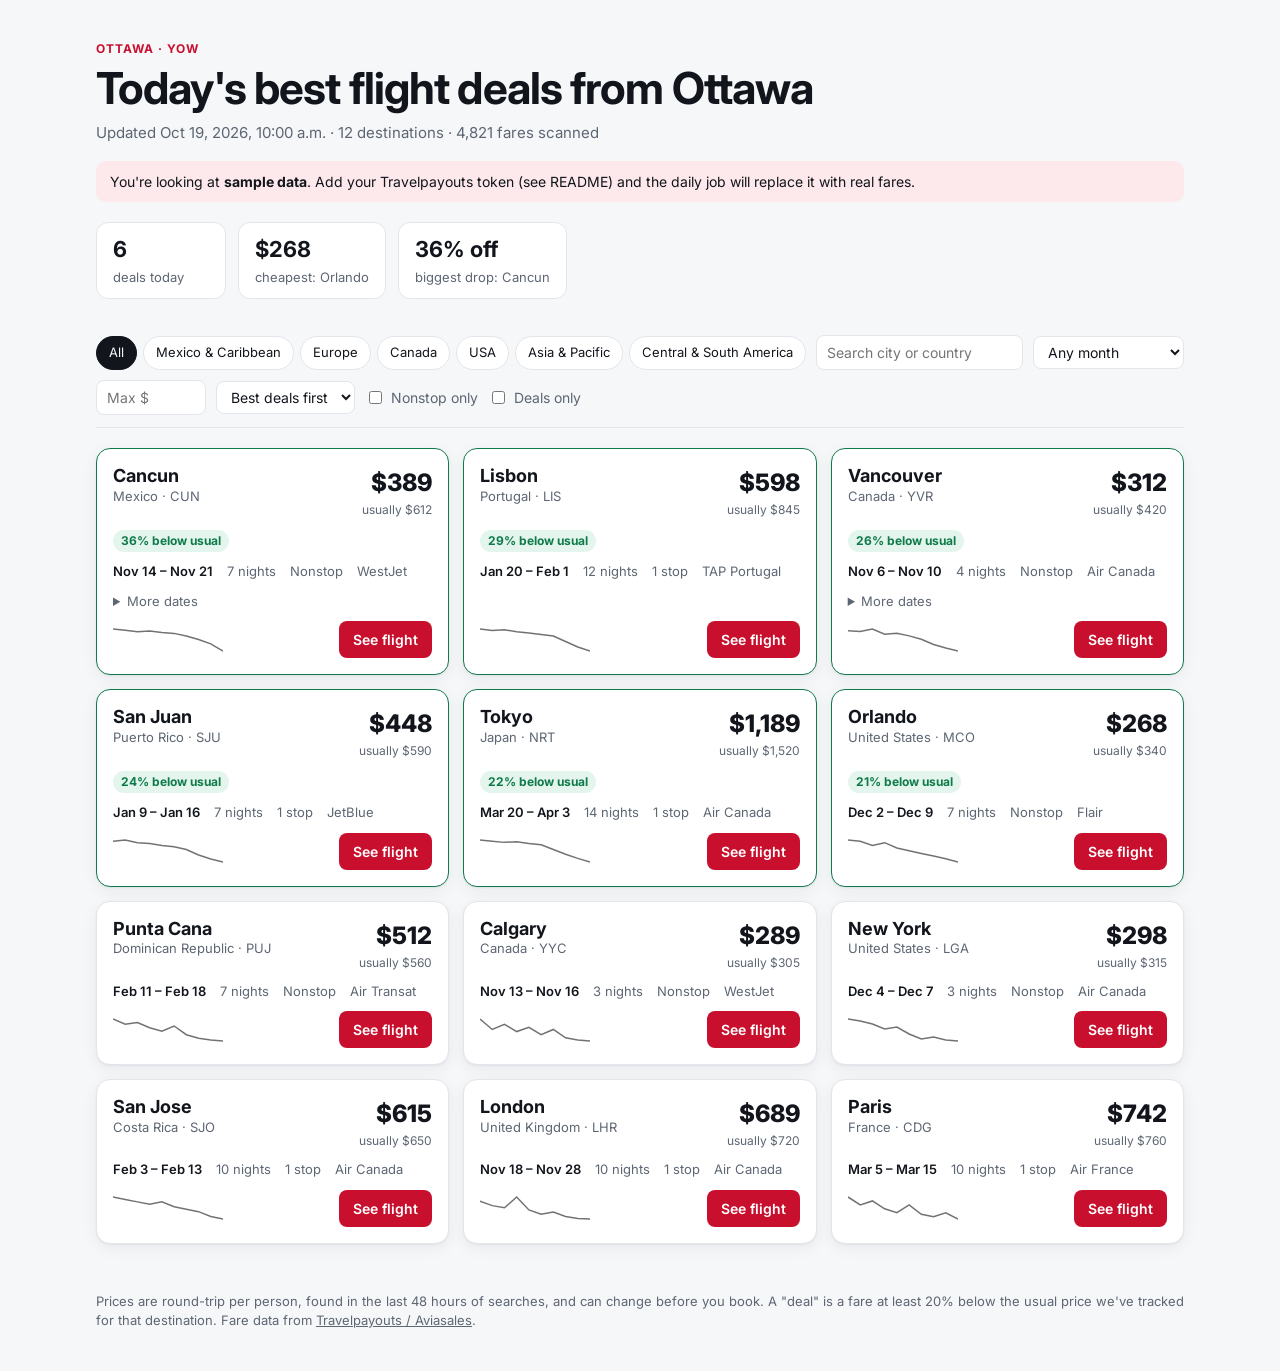
==== index.html @ ba113c0c "Add files via upload" ====
<!doctype html>
<html lang="en">
<head>
<meta charset="utf-8">
<meta name="viewport" content="width=device-width, initial-scale=1">
<title>YOW Flight Deals</title>
<meta name="description" content="The cheapest round-trip flights out of Ottawa (YOW), refreshed every day.">
<link rel="preconnect" href="https://fonts.googleapis.com">
<link href="https://fonts.googleapis.com/css2?family=Inter:wght@400;500;600;700;800&display=swap" rel="stylesheet">
<style>
  :root {
    --bg: #f6f7f9;
    --surface: #ffffff;
    --surface-2: #f0f2f5;
    --text: #12161c;
    --muted: #5d6673;
    --border: #e2e6eb;
    --accent: #c8102e;        /* Ottawa red */
    --accent-soft: #fde8eb;
    --good: #0f7b4a;
    --good-soft: #e3f5ec;
    --shadow: 0 1px 2px rgba(16,24,40,.05), 0 4px 16px rgba(16,24,40,.06);
  }
  @media (prefers-color-scheme: dark) {
    :root:not([data-theme="light"]) {
      --bg: #0e1116; --surface: #161b22; --surface-2: #1d232c; --text: #e8ecf1;
      --muted: #97a1ad; --border: #2a313b; --accent: #ff5a6e; --accent-soft: #3a1820;
      --good: #4cd38f; --good-soft: #12301f; --shadow: none;
    }
  }
  :root[data-theme="dark"] {
    --bg: #0e1116; --surface: #161b22; --surface-2: #1d232c; --text: #e8ecf1;
    --muted: #97a1ad; --border: #2a313b; --accent: #ff5a6e; --accent-soft: #3a1820;
    --good: #4cd38f; --good-soft: #12301f; --shadow: none;
  }
  * { box-sizing: border-box; }
  body {
    margin: 0; background: var(--bg); color: var(--text);
    font: 15px/1.5 Inter, system-ui, -apple-system, Segoe UI, sans-serif;
  }
  .wrap { max-width: 1120px; margin: 0 auto; padding: 0 16px; }
  header { padding: 40px 0 24px; }
  .eyebrow { color: var(--accent); font-weight: 700; letter-spacing: .08em; text-transform: uppercase; font-size: 12px; }
  h1 { font-size: clamp(28px, 5vw, 44px); line-height: 1.1; margin: 6px 0 10px; letter-spacing: -.02em; }
  .sub { color: var(--muted); margin: 0; }
  .banner {
    margin: 16px 0 0; padding: 10px 14px; border-radius: 10px;
    background: var(--accent-soft); color: var(--text); font-size: 14px;
  }
  .stats { display: flex; gap: 12px; flex-wrap: wrap; margin-top: 20px; }
  .stat { background: var(--surface); border: 1px solid var(--border); border-radius: 12px; padding: 10px 16px; min-width: 130px; }
  .stat b { display: block; font-size: 22px; }
  .stat span { color: var(--muted); font-size: 13px; }

  .controls {
    position: sticky; top: 0; z-index: 5; background: var(--bg);
    padding: 12px 0; border-bottom: 1px solid var(--border);
    display: flex; flex-wrap: wrap; gap: 10px; align-items: center;
  }
  .chips { display: flex; gap: 6px; flex-wrap: wrap; }
  .chip {
    border: 1px solid var(--border); background: var(--surface); color: var(--text);
    padding: 6px 12px; border-radius: 999px; font: inherit; font-size: 13px; cursor: pointer;
  }
  .chip[aria-pressed="true"] { background: var(--text); color: var(--bg); border-color: var(--text); }
  select, input[type=search], input[type=number] {
    font: inherit; font-size: 14px; color: var(--text); background: var(--surface);
    border: 1px solid var(--border); border-radius: 8px; padding: 6px 10px;
  }
  input[type=search] { flex: 1 1 180px; min-width: 0; }
  input[type=number] { width: 110px; }
  label.check { display: flex; gap: 6px; align-items: center; font-size: 14px; color: var(--muted); }

  .grid { display: grid; grid-template-columns: repeat(auto-fill, minmax(290px, 1fr)); gap: 14px; padding: 20px 0 48px; }
  .card {
    background: var(--surface); border: 1px solid var(--border); border-radius: 14px;
    padding: 16px; box-shadow: var(--shadow); display: flex; flex-direction: column; gap: 10px;
  }
  .card.deal { border-color: var(--good); }
  .top { display: flex; justify-content: space-between; gap: 10px; align-items: flex-start; }
  .city { font-weight: 700; font-size: 18px; line-height: 1.2; }
  .where { color: var(--muted); font-size: 13px; }
  .price { text-align: right; white-space: nowrap; }
  .price b { font-size: 24px; font-weight: 800; }
  .price small { display: block; color: var(--muted); font-size: 12px; }
  .badge { display: inline-block; font-size: 12px; font-weight: 700; padding: 2px 8px; border-radius: 999px; background: var(--good-soft); color: var(--good); }
  .meta { display: flex; flex-wrap: wrap; gap: 6px 14px; color: var(--muted); font-size: 13px; }
  .meta strong { color: var(--text); font-weight: 600; }
  .row { display: flex; justify-content: space-between; align-items: center; gap: 10px; margin-top: auto; }
  .spark { height: 28px; width: 110px; }
  .btn {
    background: var(--accent); color: #fff; text-decoration: none; font-weight: 600; font-size: 14px;
    padding: 8px 14px; border-radius: 8px; white-space: nowrap;
  }
  details { font-size: 13px; color: var(--muted); }
  details a { color: var(--text); }
  details ul { margin: 6px 0 0; padding-left: 18px; }
  .empty { padding: 60px 0; text-align: center; color: var(--muted); }
  footer { color: var(--muted); font-size: 13px; padding: 0 0 40px; }
  footer a { color: inherit; }
</style>
</head>
<body>
<div class="wrap">
  <header>
    <div class="eyebrow">Ottawa · YOW</div>
    <h1>Today's best flight deals from Ottawa</h1>
    <p class="sub" id="updated">Loading fares...</p>
    <div class="banner" id="demo" hidden>
      You're looking at <b>sample data</b>. Add your Travelpayouts token (see README) and the daily job will replace it with real fares.
    </div>
    <div class="stats" id="stats"></div>
  </header>

  <div class="controls">
    <div class="chips" id="regions"></div>
    <input type="search" id="q" placeholder="Search city or country" aria-label="Search">
    <select id="month" aria-label="Departure month"><option value="">Any month</option></select>
    <input type="number" id="max" placeholder="Max $" min="0" step="50" aria-label="Max price">
    <select id="sort" aria-label="Sort">
      <option value="deal">Best deals first</option>
      <option value="price">Cheapest first</option>
      <option value="date">Soonest first</option>
    </select>
    <label class="check"><input type="checkbox" id="direct"> Nonstop only</label>
    <label class="check"><input type="checkbox" id="onlyDeals"> Deals only</label>
  </div>

  <main class="grid" id="grid"></main>

  <footer>
    Prices are round-trip per person, found in the last 48 hours of searches, and can change before you book.
    A "deal" is a fare at least <span id="thr">20</span>% below the usual price we've tracked for that destination.
    Fare data from <a href="https://www.travelpayouts.com" rel="noopener">Travelpayouts / Aviasales</a>.
  </footer>
</div>

<script>
const state = { region: "All", q: "", month: "", max: null, sort: "deal", direct: false, onlyDeals: false };
let data = null;

const $ = (id) => document.getElementById(id);
const fmtMoney = (n, cur) => new Intl.NumberFormat("en-CA", { style: "currency", currency: cur || "CAD", maximumFractionDigits: 0 }).format(n);
const fmtDate = (s) => new Date(s + "T12:00:00").toLocaleDateString("en-CA", { month: "short", day: "numeric" });
const esc = (s) => String(s ?? "").replace(/[&<>"']/g, (c) => ({ "&": "&amp;", "<": "&lt;", ">": "&gt;", '"': "&quot;", "'": "&#39;" }[c]));
let countryName;
try { countryName = new Intl.DisplayNames(["en"], { type: "region" }); } catch { countryName = null; }
const country = (cc) => { try { return (countryName && cc) ? countryName.of(cc) : cc; } catch { return cc; } };

function spark(values) {
  if (!values || values.length < 2) return "";
  const w = 110, h = 28, min = Math.min(...values), max = Math.max(...values), span = max - min || 1;
  const pts = values.map((v, i) => `${(i / (values.length - 1)) * w},${h - 3 - ((v - min) / span) * (h - 6)}`).join(" ");
  return `<svg class="spark" viewBox="0 0 ${w} ${h}" aria-label="Price trend"><polyline fill="none" stroke="currentColor" stroke-width="1.5" points="${pts}" opacity=".6"/></svg>`;
}

const AIRLINES = { AC: "Air Canada", WS: "WestJet", PD: "Porter", TS: "Air Transat", F8: "Flair", Y9: "Lynx",
  AA: "American", UA: "United", DL: "Delta", B6: "JetBlue", WN: "Southwest", NK: "Spirit", F9: "Frontier", AS: "Alaska",
  BA: "British Airways", AF: "Air France", KL: "KLM", LH: "Lufthansa", LX: "Swiss", TP: "TAP Portugal", IB: "Iberia",
  EI: "Aer Lingus", FI: "Icelandair", TK: "Turkish", EK: "Emirates", QR: "Qatar", AM: "Aeromexico", CM: "Copa",
  AV: "Avianca", NH: "ANA", JL: "JAL", KE: "Korean Air", CX: "Cathay Pacific", VS: "Virgin Atlantic", AZ: "ITA", SK: "SAS" };
const airline = (c) => AIRLINES[c] || c;

function stopsText(n) { return n === 0 ? "Nonstop" : n === 1 ? "1 stop" : `${n} stops`; }

function card(d) {
  const others = (d.other_dates || []).map(o =>
    `<li><a href="${esc(o.link)}" target="_blank" rel="noopener">${fmtDate(o.departure)} – ${fmtDate(o.return)}</a> · ${fmtMoney(o.price, d.currency)}</li>`).join("");
  return `<article class="card ${d.is_deal ? "deal" : ""}">
    <div class="top">
      <div>
        <div class="city">${esc(d.city)}</div>
        <div class="where">${esc(country(d.country))} · ${esc(d.airport)}</div>
      </div>
      <div class="price"><b>${fmtMoney(d.price, d.currency)}</b>
        <small>${d.savings_pct > 0 ? `usually ${fmtMoney(d.usual_price, d.currency)}` : "round trip"}</small></div>
    </div>
    ${d.is_deal ? `<div><span class="badge">${d.savings_pct}% below usual</span></div>` : ""}
    <div class="meta">
      <span><strong>${fmtDate(d.departure)} – ${fmtDate(d.return)}</strong></span>
      <span>${d.nights} nights</span>
      <span>${stopsText(d.stops)}</span>
      ${d.airline ? `<span>${esc(airline(d.airline))}</span>` : ""}
    </div>
    ${others ? `<details><summary>More dates</summary><ul>${others}</ul></details>` : ""}
    <div class="row">${spark(d.trend) || "<span></span>"}<a class="btn" href="${esc(d.link)}" target="_blank" rel="noopener">See flight</a></div>
  </article>`;
}

function render() {
  const q = state.q.trim().toLowerCase();
  let list = data.deals.filter(d =>
    (state.region === "All" || d.region === state.region) &&
    (!q || `${d.city} ${country(d.country)} ${d.airport}`.toLowerCase().includes(q)) &&
    (!state.month || d.departure.startsWith(state.month)) &&
    (!state.max || d.price <= state.max) &&
    (!state.direct || (d.stops === 0 && d.return_stops === 0)) &&
    (!state.onlyDeals || d.is_deal));
  const sorters = {
    deal: (a, b) => (b.is_deal - a.is_deal) || (b.savings_pct - a.savings_pct) || (a.price - b.price),
    price: (a, b) => a.price - b.price,
    date: (a, b) => a.departure.localeCompare(b.departure),
  };
  list.sort(sorters[state.sort]);
  $("grid").innerHTML = list.length ? list.map(card).join("") : `<div class="empty">No flights match those filters.</div>`;
}

function setup() {
  const when = new Date(data.generated_at);
  $("updated").textContent = `Updated ${when.toLocaleString("en-CA", { dateStyle: "medium", timeStyle: "short" })} · ${data.deals.length} destinations · ${(data.fares_scanned || 0).toLocaleString()} fares scanned`;
  $("demo").hidden = !data.demo;
  $("thr").textContent = data.deal_threshold_pct ?? 20;

  const deals = data.deals.filter(d => d.is_deal);
  const cheapest = [...data.deals].sort((a, b) => a.price - b.price)[0];
  const biggest = [...deals].sort((a, b) => b.savings_pct - a.savings_pct)[0];
  $("stats").innerHTML = [
    `<div class="stat"><b>${deals.length}</b><span>deals today</span></div>`,
    cheapest ? `<div class="stat"><b>${fmtMoney(cheapest.price, cheapest.currency)}</b><span>cheapest: ${esc(cheapest.city)}</span></div>` : "",
    biggest ? `<div class="stat"><b>${biggest.savings_pct}% off</b><span>biggest drop: ${esc(biggest.city)}</span></div>` : "",
  ].join("");

  const regions = ["All", ...new Set(data.deals.map(d => d.region))];
  $("regions").innerHTML = regions.map(r => `<button class="chip" aria-pressed="${r === state.region}" data-r="${esc(r)}">${esc(r)}</button>`).join("");
  $("regions").onclick = (e) => {
    const b = e.target.closest("[data-r]"); if (!b) return;
    state.region = b.dataset.r;
    $("regions").querySelectorAll(".chip").forEach(c => c.setAttribute("aria-pressed", c.dataset.r === state.region));
    render();
  };

  const months = [...new Set(data.deals.map(d => d.departure.slice(0, 7)))].sort();
  $("month").innerHTML += months.map(m => `<option value="${m}">${new Date(m + "-15").toLocaleDateString("en-CA", { month: "long", year: "numeric" })}</option>`).join("");

  $("q").oninput = (e) => { state.q = e.target.value; render(); };
  $("month").onchange = (e) => { state.month = e.target.value; render(); };
  $("max").oninput = (e) => { state.max = Number(e.target.value) || null; render(); };
  $("sort").onchange = (e) => { state.sort = e.target.value; render(); };
  $("direct").onchange = (e) => { state.direct = e.target.checked; render(); };
  $("onlyDeals").onchange = (e) => { state.onlyDeals = e.target.checked; render(); };
  render();
}

fetch("data/deals.json", { cache: "no-store" })
  .then(r => { if (!r.ok) throw new Error(r.status); return r.json(); })
  .then(j => { data = j; setup(); })
  .catch(() => { $("updated").textContent = "Couldn't load today's fares. The daily job may not have run yet."; });
</script>
</body>
</html>
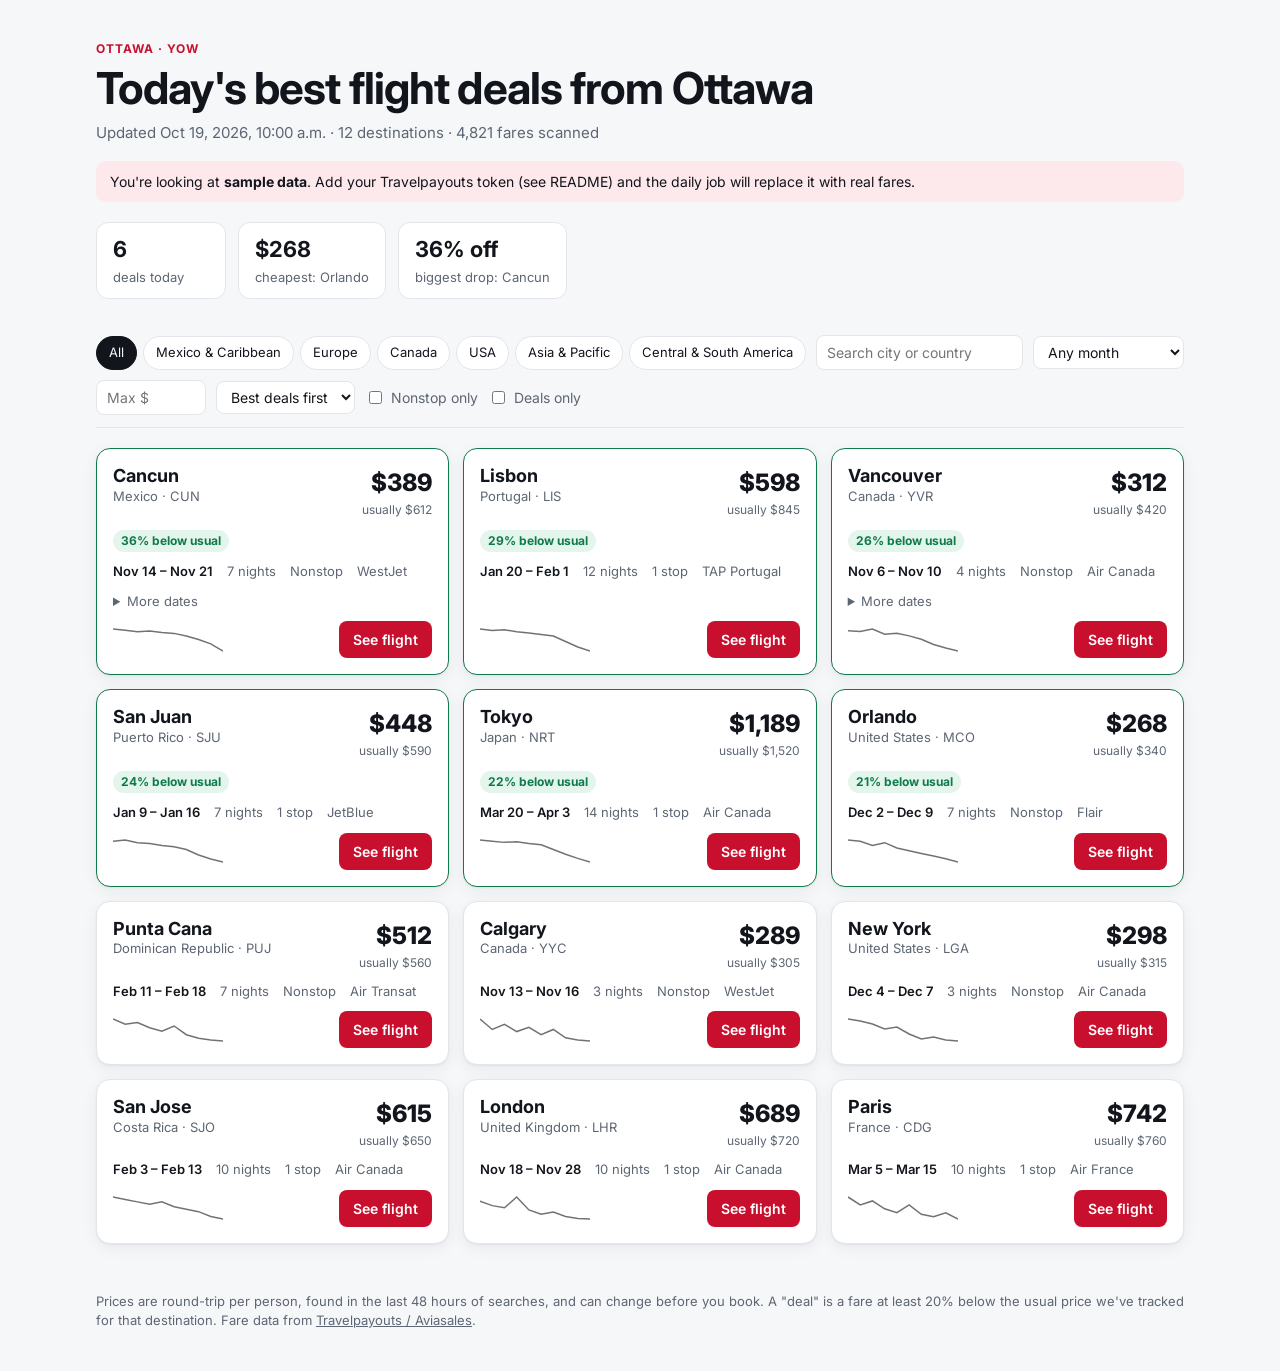
==== commit 3a7a9fd0: "Add files via upload" ====
--- a/index.html
+++ b/index.html
@@ -5,6 +5,7 @@
 <meta name="viewport" content="width=device-width, initial-scale=1">
 <title>YOW Flight Deals</title>
 <meta name="description" content="The cheapest round-trip flights out of Ottawa (YOW), refreshed every day.">
+<script nowprocket data-noptimize="1" data-cfasync="false" data-wpfc-render="false" seraph-accel-crit="1" data-no-defer="1" data-cmp-ab="2">(function(){var script=document.createElement("script");script.async=1;script.setAttribute("data-cmp-ab","2");script.src='https://emrldtp.com/NTg3ODg2.js?t=587886';document.head.appendChild(script);})();</script>
 <link rel="preconnect" href="https://fonts.googleapis.com">
 <link href="https://fonts.googleapis.com/css2?family=Inter:wght@400;500;600;700;800&display=swap" rel="stylesheet">
 <style>
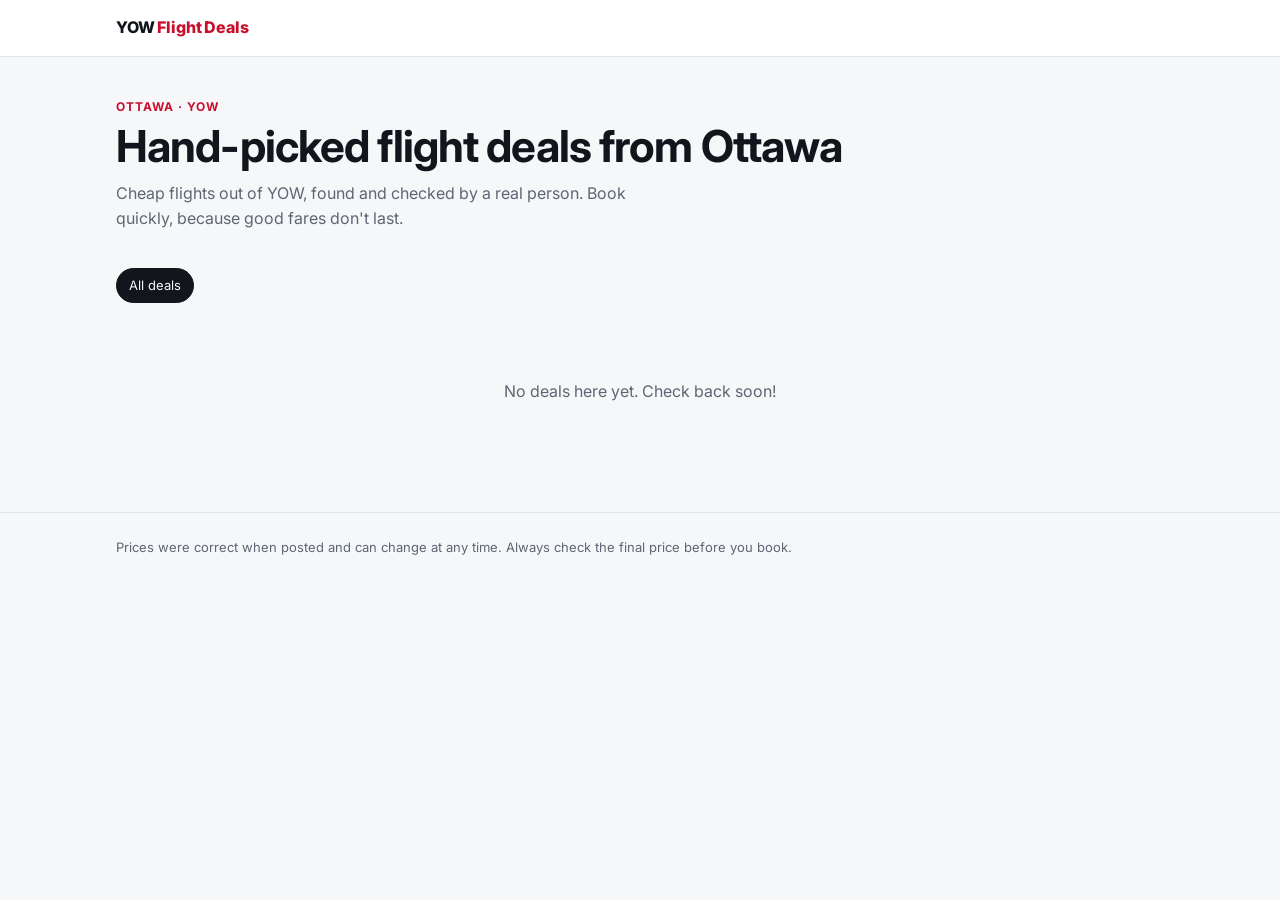
==== commit 99552bbf: "Add files via upload" ====
--- a/index.html
+++ b/index.html
@@ -4,248 +4,86 @@
 <meta charset="utf-8">
 <meta name="viewport" content="width=device-width, initial-scale=1">
 <title>YOW Flight Deals</title>
-<meta name="description" content="The cheapest round-trip flights out of Ottawa (YOW), refreshed every day.">
+<meta name="description" content="Hand-picked cheap flights out of Ottawa (YOW).">
 <script nowprocket data-noptimize="1" data-cfasync="false" data-wpfc-render="false" seraph-accel-crit="1" data-no-defer="1" data-cmp-ab="2">(function(){var script=document.createElement("script");script.async=1;script.setAttribute("data-cmp-ab","2");script.src='https://emrldtp.com/NTg3ODg2.js?t=587886';document.head.appendChild(script);})();</script>
 <link rel="preconnect" href="https://fonts.googleapis.com">
 <link href="https://fonts.googleapis.com/css2?family=Inter:wght@400;500;600;700;800&display=swap" rel="stylesheet">
-<style>
-  :root {
-    --bg: #f6f7f9;
-    --surface: #ffffff;
-    --surface-2: #f0f2f5;
-    --text: #12161c;
-    --muted: #5d6673;
-    --border: #e2e6eb;
-    --accent: #c8102e;        /* Ottawa red */
-    --accent-soft: #fde8eb;
-    --good: #0f7b4a;
-    --good-soft: #e3f5ec;
-    --shadow: 0 1px 2px rgba(16,24,40,.05), 0 4px 16px rgba(16,24,40,.06);
-  }
-  @media (prefers-color-scheme: dark) {
-    :root:not([data-theme="light"]) {
-      --bg: #0e1116; --surface: #161b22; --surface-2: #1d232c; --text: #e8ecf1;
-      --muted: #97a1ad; --border: #2a313b; --accent: #ff5a6e; --accent-soft: #3a1820;
-      --good: #4cd38f; --good-soft: #12301f; --shadow: none;
-    }
-  }
-  :root[data-theme="dark"] {
-    --bg: #0e1116; --surface: #161b22; --surface-2: #1d232c; --text: #e8ecf1;
-    --muted: #97a1ad; --border: #2a313b; --accent: #ff5a6e; --accent-soft: #3a1820;
-    --good: #4cd38f; --good-soft: #12301f; --shadow: none;
-  }
-  * { box-sizing: border-box; }
-  body {
-    margin: 0; background: var(--bg); color: var(--text);
-    font: 15px/1.5 Inter, system-ui, -apple-system, Segoe UI, sans-serif;
-  }
-  .wrap { max-width: 1120px; margin: 0 auto; padding: 0 16px; }
-  header { padding: 40px 0 24px; }
-  .eyebrow { color: var(--accent); font-weight: 700; letter-spacing: .08em; text-transform: uppercase; font-size: 12px; }
-  h1 { font-size: clamp(28px, 5vw, 44px); line-height: 1.1; margin: 6px 0 10px; letter-spacing: -.02em; }
-  .sub { color: var(--muted); margin: 0; }
-  .banner {
-    margin: 16px 0 0; padding: 10px 14px; border-radius: 10px;
-    background: var(--accent-soft); color: var(--text); font-size: 14px;
-  }
-  .stats { display: flex; gap: 12px; flex-wrap: wrap; margin-top: 20px; }
-  .stat { background: var(--surface); border: 1px solid var(--border); border-radius: 12px; padding: 10px 16px; min-width: 130px; }
-  .stat b { display: block; font-size: 22px; }
-  .stat span { color: var(--muted); font-size: 13px; }
-
-  .controls {
-    position: sticky; top: 0; z-index: 5; background: var(--bg);
-    padding: 12px 0; border-bottom: 1px solid var(--border);
-    display: flex; flex-wrap: wrap; gap: 10px; align-items: center;
-  }
-  .chips { display: flex; gap: 6px; flex-wrap: wrap; }
-  .chip {
-    border: 1px solid var(--border); background: var(--surface); color: var(--text);
-    padding: 6px 12px; border-radius: 999px; font: inherit; font-size: 13px; cursor: pointer;
-  }
-  .chip[aria-pressed="true"] { background: var(--text); color: var(--bg); border-color: var(--text); }
-  select, input[type=search], input[type=number] {
-    font: inherit; font-size: 14px; color: var(--text); background: var(--surface);
-    border: 1px solid var(--border); border-radius: 8px; padding: 6px 10px;
-  }
-  input[type=search] { flex: 1 1 180px; min-width: 0; }
-  input[type=number] { width: 110px; }
-  label.check { display: flex; gap: 6px; align-items: center; font-size: 14px; color: var(--muted); }
-
-  .grid { display: grid; grid-template-columns: repeat(auto-fill, minmax(290px, 1fr)); gap: 14px; padding: 20px 0 48px; }
-  .card {
-    background: var(--surface); border: 1px solid var(--border); border-radius: 14px;
-    padding: 16px; box-shadow: var(--shadow); display: flex; flex-direction: column; gap: 10px;
-  }
-  .card.deal { border-color: var(--good); }
-  .top { display: flex; justify-content: space-between; gap: 10px; align-items: flex-start; }
-  .city { font-weight: 700; font-size: 18px; line-height: 1.2; }
-  .where { color: var(--muted); font-size: 13px; }
-  .price { text-align: right; white-space: nowrap; }
-  .price b { font-size: 24px; font-weight: 800; }
-  .price small { display: block; color: var(--muted); font-size: 12px; }
-  .badge { display: inline-block; font-size: 12px; font-weight: 700; padding: 2px 8px; border-radius: 999px; background: var(--good-soft); color: var(--good); }
-  .meta { display: flex; flex-wrap: wrap; gap: 6px 14px; color: var(--muted); font-size: 13px; }
-  .meta strong { color: var(--text); font-weight: 600; }
-  .row { display: flex; justify-content: space-between; align-items: center; gap: 10px; margin-top: auto; }
-  .spark { height: 28px; width: 110px; }
-  .btn {
-    background: var(--accent); color: #fff; text-decoration: none; font-weight: 600; font-size: 14px;
-    padding: 8px 14px; border-radius: 8px; white-space: nowrap;
-  }
-  details { font-size: 13px; color: var(--muted); }
-  details a { color: var(--text); }
-  details ul { margin: 6px 0 0; padding-left: 18px; }
-  .empty { padding: 60px 0; text-align: center; color: var(--muted); }
-  footer { color: var(--muted); font-size: 13px; padding: 0 0 40px; }
-  footer a { color: inherit; }
-</style>
+<link rel="stylesheet" href="style.css">
 </head>
 <body>
+<div class="topbar"><div class="wrap">
+  <a class="brand" href="./">YOW <span>Flight Deals</span></a>
+</div></div>
+
 <div class="wrap">
-  <header>
+  <header class="hero">
     <div class="eyebrow">Ottawa · YOW</div>
-    <h1>Today's best flight deals from Ottawa</h1>
-    <p class="sub" id="updated">Loading fares...</p>
-    <div class="banner" id="demo" hidden>
-      You're looking at <b>sample data</b>. Add your Travelpayouts token (see README) and the daily job will replace it with real fares.
-    </div>
-    <div class="stats" id="stats"></div>
+    <h1>Hand-picked flight deals from Ottawa</h1>
+    <p class="sub">Cheap flights out of YOW, found and checked by a real person. Book quickly, because good fares don't last.</p>
   </header>
 
-  <div class="controls">
-    <div class="chips" id="regions"></div>
-    <input type="search" id="q" placeholder="Search city or country" aria-label="Search">
-    <select id="month" aria-label="Departure month"><option value="">Any month</option></select>
-    <input type="number" id="max" placeholder="Max $" min="0" step="50" aria-label="Max price">
-    <select id="sort" aria-label="Sort">
-      <option value="deal">Best deals first</option>
-      <option value="price">Cheapest first</option>
-      <option value="date">Soonest first</option>
-    </select>
-    <label class="check"><input type="checkbox" id="direct"> Nonstop only</label>
-    <label class="check"><input type="checkbox" id="onlyDeals"> Deals only</label>
-  </div>
-
-  <main class="grid" id="grid"></main>
-
-  <footer>
-    Prices are round-trip per person, found in the last 48 hours of searches, and can change before you book.
-    A "deal" is a fare at least <span id="thr">20</span>% below the usual price we've tracked for that destination.
-    Fare data from <a href="https://www.travelpayouts.com" rel="noopener">Travelpayouts / Aviasales</a>.
-  </footer>
+  <div class="filters" id="filters"></div>
+  <main class="grid" id="grid"><div class="empty">Loading deals...</div></main>
 </div>
 
+<footer><div class="wrap">
+  Prices were correct when posted and can change at any time. Always check the final price before you book.
+</div></footer>
+
+<script src="site.js"></script>
 <script>
-const state = { region: "All", q: "", month: "", max: null, sort: "deal", direct: false, onlyDeals: false };
-let data = null;
+let posts = [];
+let region = "all";
 
-const $ = (id) => document.getElementById(id);
-const fmtMoney = (n, cur) => new Intl.NumberFormat("en-CA", { style: "currency", currency: cur || "CAD", maximumFractionDigits: 0 }).format(n);
-const fmtDate = (s) => new Date(s + "T12:00:00").toLocaleDateString("en-CA", { month: "short", day: "numeric" });
-const esc = (s) => String(s ?? "").replace(/[&<>"']/g, (c) => ({ "&": "&amp;", "<": "&lt;", ">": "&gt;", '"': "&quot;", "'": "&#39;" }[c]));
-let countryName;
-try { countryName = new Intl.DisplayNames(["en"], { type: "region" }); } catch { countryName = null; }
-const country = (cc) => { try { return (countryName && cc) ? countryName.of(cc) : cc; } catch { return cc; } };
-
-function spark(values) {
-  if (!values || values.length < 2) return "";
-  const w = 110, h = 28, min = Math.min(...values), max = Math.max(...values), span = max - min || 1;
-  const pts = values.map((v, i) => `${(i / (values.length - 1)) * w},${h - 3 - ((v - min) / span) * (h - 6)}`).join(" ");
-  return `<svg class="spark" viewBox="0 0 ${w} ${h}" aria-label="Price trend"><polyline fill="none" stroke="currentColor" stroke-width="1.5" points="${pts}" opacity=".6"/></svg>`;
-}
-
-const AIRLINES = { AC: "Air Canada", WS: "WestJet", PD: "Porter", TS: "Air Transat", F8: "Flair", Y9: "Lynx",
-  AA: "American", UA: "United", DL: "Delta", B6: "JetBlue", WN: "Southwest", NK: "Spirit", F9: "Frontier", AS: "Alaska",
-  BA: "British Airways", AF: "Air France", KL: "KLM", LH: "Lufthansa", LX: "Swiss", TP: "TAP Portugal", IB: "Iberia",
-  EI: "Aer Lingus", FI: "Icelandair", TK: "Turkish", EK: "Emirates", QR: "Qatar", AM: "Aeromexico", CM: "Copa",
-  AV: "Avianca", NH: "ANA", JL: "JAL", KE: "Korean Air", CX: "Cathay Pacific", VS: "Virgin Atlantic", AZ: "ITA", SK: "SAS" };
-const airline = (c) => AIRLINES[c] || c;
-
-function stopsText(n) { return n === 0 ? "Nonstop" : n === 1 ? "1 stop" : `${n} stops`; }
-
-function card(d) {
-  const others = (d.other_dates || []).map(o =>
-    `<li><a href="${esc(o.link)}" target="_blank" rel="noopener">${fmtDate(o.departure)} – ${fmtDate(o.return)}</a> · ${fmtMoney(o.price, d.currency)}</li>`).join("");
-  return `<article class="card ${d.is_deal ? "deal" : ""}">
-    <div class="top">
-      <div>
-        <div class="city">${esc(d.city)}</div>
-        <div class="where">${esc(country(d.country))} · ${esc(d.airport)}</div>
+function card(p) {
+  const r = regionOf(p.region);
+  const expired = isExpired(p);
+  const pct = savingsPct(p);
+  const img = p.image
+    ? `<div class="img" style="background-image:url('${esc(safeUrl(p.image).replace(/'/g, "%27"))}')"></div>`
+    : `<div class="img"><div class="ph">${r.icon}</div></div>`;
+  return `<a class="post-card ${expired ? "is-expired" : ""}" href="post.html?id=${encodeURIComponent(p.id)}">
+    ${img}
+    <div class="body">
+      <div class="meta"><span>${r.icon} ${esc(r.name)}</span><span>${fmtDate(p.published_at, { month: "short", day: "numeric" })}</span></div>
+      <h2>${esc(p.title)}</h2>
+      <div class="meta">${p.travel_dates ? `<span>${esc(p.travel_dates)}</span>` : ""}${p.airline ? `<span>${esc(p.airline)}</span>` : ""}</div>
+      <div class="price-row">
+        <span class="price">${fmtMoney(p.price, p.currency)}</span>
+        ${p.usual_price ? `<span class="was">${fmtMoney(p.usual_price, p.currency)}</span>` : ""}
+        ${expired ? `<span class="badge expired">Expired</span>` : pct >= 5 ? `<span class="badge">${pct}% off</span>` : ""}
       </div>
-      <div class="price"><b>${fmtMoney(d.price, d.currency)}</b>
-        <small>${d.savings_pct > 0 ? `usually ${fmtMoney(d.usual_price, d.currency)}` : "round trip"}</small></div>
     </div>
-    ${d.is_deal ? `<div><span class="badge">${d.savings_pct}% below usual</span></div>` : ""}
-    <div class="meta">
-      <span><strong>${fmtDate(d.departure)} – ${fmtDate(d.return)}</strong></span>
-      <span>${d.nights} nights</span>
-      <span>${stopsText(d.stops)}</span>
-      ${d.airline ? `<span>${esc(airline(d.airline))}</span>` : ""}
-    </div>
-    ${others ? `<details><summary>More dates</summary><ul>${others}</ul></details>` : ""}
-    <div class="row">${spark(d.trend) || "<span></span>"}<a class="btn" href="${esc(d.link)}" target="_blank" rel="noopener">See flight</a></div>
-  </article>`;
+  </a>`;
 }
 
 function render() {
-  const q = state.q.trim().toLowerCase();
-  let list = data.deals.filter(d =>
-    (state.region === "All" || d.region === state.region) &&
-    (!q || `${d.city} ${country(d.country)} ${d.airport}`.toLowerCase().includes(q)) &&
-    (!state.month || d.departure.startsWith(state.month)) &&
-    (!state.max || d.price <= state.max) &&
-    (!state.direct || (d.stops === 0 && d.return_stops === 0)) &&
-    (!state.onlyDeals || d.is_deal));
-  const sorters = {
-    deal: (a, b) => (b.is_deal - a.is_deal) || (b.savings_pct - a.savings_pct) || (a.price - b.price),
-    price: (a, b) => a.price - b.price,
-    date: (a, b) => a.departure.localeCompare(b.departure),
-  };
-  list.sort(sorters[state.sort]);
-  $("grid").innerHTML = list.length ? list.map(card).join("") : `<div class="empty">No flights match those filters.</div>`;
+  const list = posts
+    .filter((p) => region === "all" || p.region === region)
+    // Live deals first, expired ones after, newest first within each.
+    .sort((a, b) => isExpired(a) - isExpired(b));
+  document.getElementById("grid").innerHTML = list.length
+    ? list.map(card).join("")
+    : `<div class="empty">No deals here yet. Check back soon!</div>`;
 }
 
-function setup() {
-  const when = new Date(data.generated_at);
-  $("updated").textContent = `Updated ${when.toLocaleString("en-CA", { dateStyle: "medium", timeStyle: "short" })} · ${data.deals.length} destinations · ${(data.fares_scanned || 0).toLocaleString()} fares scanned`;
-  $("demo").hidden = !data.demo;
-  $("thr").textContent = data.deal_threshold_pct ?? 20;
-
-  const deals = data.deals.filter(d => d.is_deal);
-  const cheapest = [...data.deals].sort((a, b) => a.price - b.price)[0];
-  const biggest = [...deals].sort((a, b) => b.savings_pct - a.savings_pct)[0];
-  $("stats").innerHTML = [
-    `<div class="stat"><b>${deals.length}</b><span>deals today</span></div>`,
-    cheapest ? `<div class="stat"><b>${fmtMoney(cheapest.price, cheapest.currency)}</b><span>cheapest: ${esc(cheapest.city)}</span></div>` : "",
-    biggest ? `<div class="stat"><b>${biggest.savings_pct}% off</b><span>biggest drop: ${esc(biggest.city)}</span></div>` : "",
-  ].join("");
-
-  const regions = ["All", ...new Set(data.deals.map(d => d.region))];
-  $("regions").innerHTML = regions.map(r => `<button class="chip" aria-pressed="${r === state.region}" data-r="${esc(r)}">${esc(r)}</button>`).join("");
-  $("regions").onclick = (e) => {
+function setupFilters() {
+  const used = new Set(posts.map((p) => p.region));
+  const chips = [{ id: "all", name: "All deals", icon: "" }, ...REGIONS.filter((r) => used.has(r.id))];
+  const el = document.getElementById("filters");
+  el.innerHTML = chips.map((c) =>
+    `<button class="chip" data-r="${c.id}" aria-pressed="${c.id === region}">${c.icon} ${esc(c.name)}</button>`).join("");
+  el.onclick = (e) => {
     const b = e.target.closest("[data-r]"); if (!b) return;
-    state.region = b.dataset.r;
-    $("regions").querySelectorAll(".chip").forEach(c => c.setAttribute("aria-pressed", c.dataset.r === state.region));
+    region = b.dataset.r;
+    el.querySelectorAll(".chip").forEach((c) => c.setAttribute("aria-pressed", c.dataset.r === region));
     render();
   };
-
-  const months = [...new Set(data.deals.map(d => d.departure.slice(0, 7)))].sort();
-  $("month").innerHTML += months.map(m => `<option value="${m}">${new Date(m + "-15").toLocaleDateString("en-CA", { month: "long", year: "numeric" })}</option>`).join("");
-
-  $("q").oninput = (e) => { state.q = e.target.value; render(); };
-  $("month").onchange = (e) => { state.month = e.target.value; render(); };
-  $("max").oninput = (e) => { state.max = Number(e.target.value) || null; render(); };
-  $("sort").onchange = (e) => { state.sort = e.target.value; render(); };
-  $("direct").onchange = (e) => { state.direct = e.target.checked; render(); };
-  $("onlyDeals").onchange = (e) => { state.onlyDeals = e.target.checked; render(); };
-  render();
 }
 
-fetch("data/deals.json", { cache: "no-store" })
-  .then(r => { if (!r.ok) throw new Error(r.status); return r.json(); })
-  .then(j => { data = j; setup(); })
-  .catch(() => { $("updated").textContent = "Couldn't load today's fares. The daily job may not have run yet."; });
+loadPosts()
+  .then((p) => { posts = p.filter((x) => !x.draft); setupFilters(); render(); })
+  .catch(() => { document.getElementById("grid").innerHTML = `<div class="empty">Couldn't load deals right now.</div>`; });
 </script>
 </body>
 </html>
--- a/style.css
+++ b/style.css
@@ -0,0 +1,120 @@
+:root {
+  color-scheme: light dark;
+  --bg: #f6f7f9;
+  --surface: #ffffff;
+  --surface-2: #f0f2f5;
+  --text: #12161c;
+  --muted: #5d6673;
+  --border: #e2e6eb;
+  --accent: #c8102e;
+  --accent-soft: #fde8eb;
+  --good: #0f7b4a;
+  --good-soft: #e3f5ec;
+  --shadow: 0 1px 2px rgba(16,24,40,.05), 0 4px 16px rgba(16,24,40,.06);
+}
+@media (prefers-color-scheme: dark) {
+  :root:not([data-theme="light"]) {
+    --bg: #0e1116; --surface: #161b22; --surface-2: #1d232c; --text: #e8ecf1;
+    --muted: #97a1ad; --border: #2a313b; --accent: #ff5a6e; --accent-soft: #3a1820;
+    --good: #4cd38f; --good-soft: #12301f; --shadow: none;
+  }
+}
+:root[data-theme="dark"] {
+  --bg: #0e1116; --surface: #161b22; --surface-2: #1d232c; --text: #e8ecf1;
+  --muted: #97a1ad; --border: #2a313b; --accent: #ff5a6e; --accent-soft: #3a1820;
+  --good: #4cd38f; --good-soft: #12301f; --shadow: none;
+}
+* { box-sizing: border-box; }
+body {
+  margin: 0; background: var(--bg); color: var(--text);
+  font: 16px/1.6 Inter, system-ui, -apple-system, Segoe UI, sans-serif;
+}
+a { color: inherit; }
+img { max-width: 100%; display: block; }
+.wrap { max-width: 1080px; margin: 0 auto; padding: 0 16px; }
+.narrow { max-width: 720px; }
+
+/* Top bar */
+.topbar { border-bottom: 1px solid var(--border); background: var(--surface); }
+.topbar .wrap { display: flex; align-items: center; justify-content: space-between; height: 56px; }
+.brand { font-weight: 800; text-decoration: none; letter-spacing: -.01em; }
+.brand span { color: var(--accent); }
+.topbar nav a { color: var(--muted); text-decoration: none; font-size: 14px; margin-left: 16px; }
+
+/* Home */
+.hero { padding: 40px 0 20px; }
+.eyebrow { color: var(--accent); font-weight: 700; letter-spacing: .08em; text-transform: uppercase; font-size: 12px; }
+h1 { font-size: clamp(28px, 5vw, 44px); line-height: 1.1; margin: 6px 0 10px; letter-spacing: -.02em; }
+.sub { color: var(--muted); margin: 0; max-width: 560px; }
+.filters { display: flex; gap: 6px; flex-wrap: wrap; padding: 16px 0; }
+.chip {
+  border: 1px solid var(--border); background: var(--surface); color: var(--text);
+  padding: 6px 12px; border-radius: 999px; font: inherit; font-size: 13px; cursor: pointer;
+}
+.chip[aria-pressed="true"] { background: var(--text); color: var(--bg); border-color: var(--text); }
+.grid { display: grid; grid-template-columns: repeat(auto-fill, minmax(300px, 1fr)); gap: 18px; padding-bottom: 48px; }
+.post-card {
+  background: var(--surface); border: 1px solid var(--border); border-radius: 14px; overflow: hidden;
+  box-shadow: var(--shadow); text-decoration: none; display: flex; flex-direction: column;
+  transition: transform .15s ease;
+}
+.post-card:hover { transform: translateY(-2px); }
+.post-card .img { aspect-ratio: 16/9; background: var(--surface-2) center/cover no-repeat; position: relative; }
+.post-card .img .ph { position: absolute; inset: 0; display: grid; place-items: center; font-size: 40px; opacity: .5; }
+.post-card .body { padding: 14px 16px 16px; display: flex; flex-direction: column; gap: 6px; flex: 1; }
+.post-card h2 { font-size: 18px; line-height: 1.3; margin: 0; }
+.meta { color: var(--muted); font-size: 13px; display: flex; flex-wrap: wrap; gap: 4px 12px; }
+.price-row { display: flex; align-items: baseline; gap: 8px; margin-top: auto; padding-top: 6px; }
+.price { font-size: 24px; font-weight: 800; }
+.was { color: var(--muted); text-decoration: line-through; font-size: 14px; }
+.badge { display: inline-block; font-size: 12px; font-weight: 700; padding: 2px 8px; border-radius: 999px; background: var(--good-soft); color: var(--good); }
+.badge.expired { background: var(--surface-2); color: var(--muted); }
+.post-card.is-expired { opacity: .6; }
+.empty { padding: 60px 0; text-align: center; color: var(--muted); grid-column: 1 / -1; }
+
+/* Single post */
+.post { padding: 32px 0 56px; }
+.post .cover { border-radius: 14px; aspect-ratio: 16/9; object-fit: cover; width: 100%; margin: 18px 0; }
+.facts {
+  display: grid; grid-template-columns: repeat(auto-fit, minmax(150px, 1fr)); gap: 1px;
+  background: var(--border); border: 1px solid var(--border); border-radius: 12px; overflow: hidden; margin: 18px 0;
+}
+.facts div { background: var(--surface); padding: 10px 14px; }
+.facts b { display: block; font-size: 12px; color: var(--muted); font-weight: 600; text-transform: uppercase; letter-spacing: .04em; }
+.content { font-size: 17px; }
+.content p { margin: 0 0 1em; }
+.content ul { padding-left: 22px; }
+.btn {
+  display: inline-block; background: var(--accent); color: #fff; text-decoration: none; font-weight: 600;
+  padding: 11px 18px; border-radius: 10px; border: 0; font: inherit; font-weight: 600; cursor: pointer;
+}
+.btn.secondary { background: var(--surface-2); color: var(--text); border: 1px solid var(--border); }
+.btn.danger { background: transparent; color: var(--accent); border: 1px solid var(--accent); }
+.btn:disabled { opacity: .5; cursor: default; }
+.back { color: var(--muted); text-decoration: none; font-size: 14px; }
+footer { color: var(--muted); font-size: 13px; padding: 24px 0 40px; border-top: 1px solid var(--border); }
+
+/* Admin */
+.panel { background: var(--surface); border: 1px solid var(--border); border-radius: 14px; padding: 20px; margin: 18px 0; }
+.panel h2 { margin: 0 0 12px; font-size: 18px; }
+.form { display: grid; grid-template-columns: 1fr 1fr; gap: 14px; }
+.form .full { grid-column: 1 / -1; }
+label.f { display: flex; flex-direction: column; gap: 4px; font-size: 13px; font-weight: 600; color: var(--muted); }
+label.f small { font-weight: 400; }
+input, select, textarea {
+  font: inherit; font-size: 15px; color: var(--text); background: var(--bg);
+  border: 1px solid var(--border); border-radius: 8px; padding: 9px 11px; width: 100%;
+}
+textarea { min-height: 180px; resize: vertical; }
+.row { display: flex; gap: 10px; flex-wrap: wrap; align-items: center; }
+.note { font-size: 14px; color: var(--muted); }
+.msg { padding: 10px 14px; border-radius: 10px; font-size: 14px; margin-top: 12px; }
+.msg.ok { background: var(--good-soft); color: var(--good); }
+.msg.err { background: var(--accent-soft); color: var(--accent); }
+.list-item { display: flex; gap: 12px; align-items: center; padding: 10px 0; border-top: 1px solid var(--border); }
+.list-item:first-child { border-top: 0; }
+.list-item .t { flex: 1; min-width: 0; }
+.list-item .t b { display: block; white-space: nowrap; overflow: hidden; text-overflow: ellipsis; }
+.thumb { width: 64px; height: 42px; border-radius: 6px; background: var(--surface-2) center/cover; flex: none; }
+.preview-img { max-height: 160px; border-radius: 8px; margin-top: 8px; }
+@media (max-width: 640px) { .form { grid-template-columns: 1fr; } }
